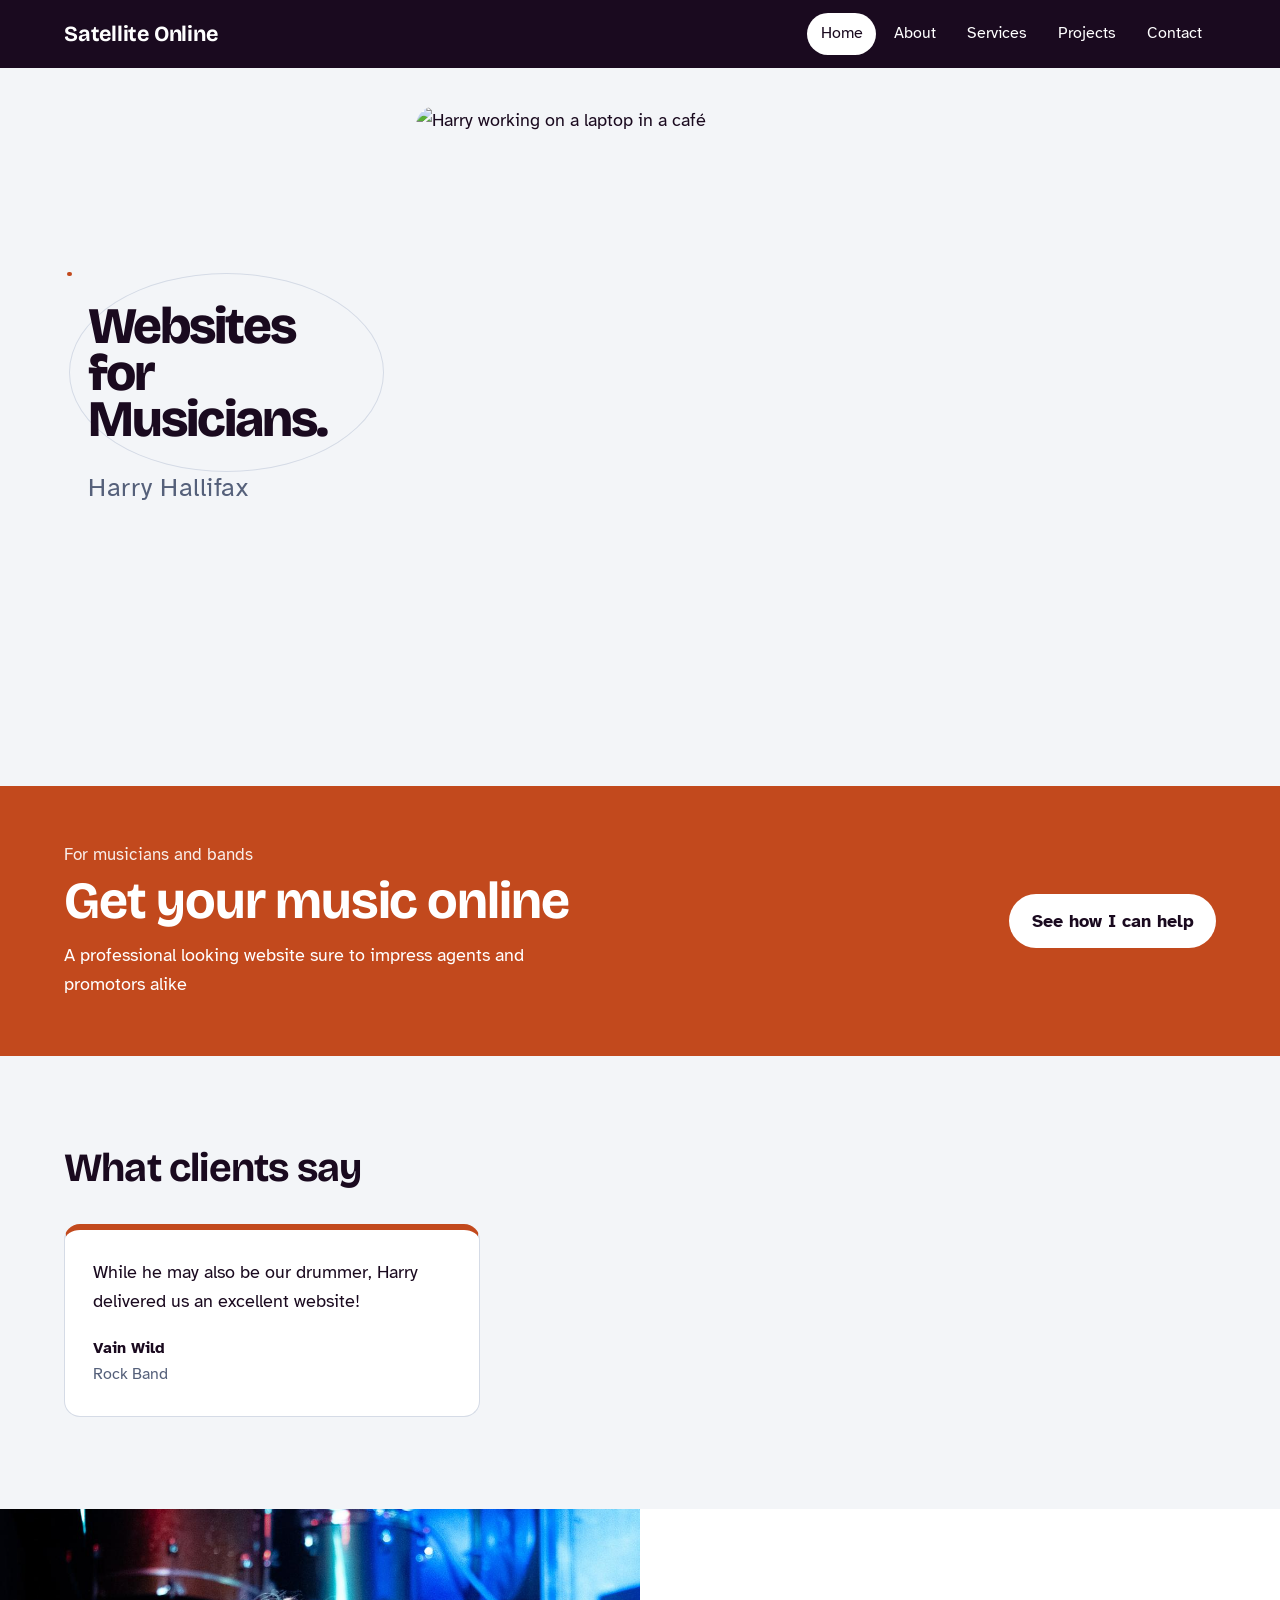
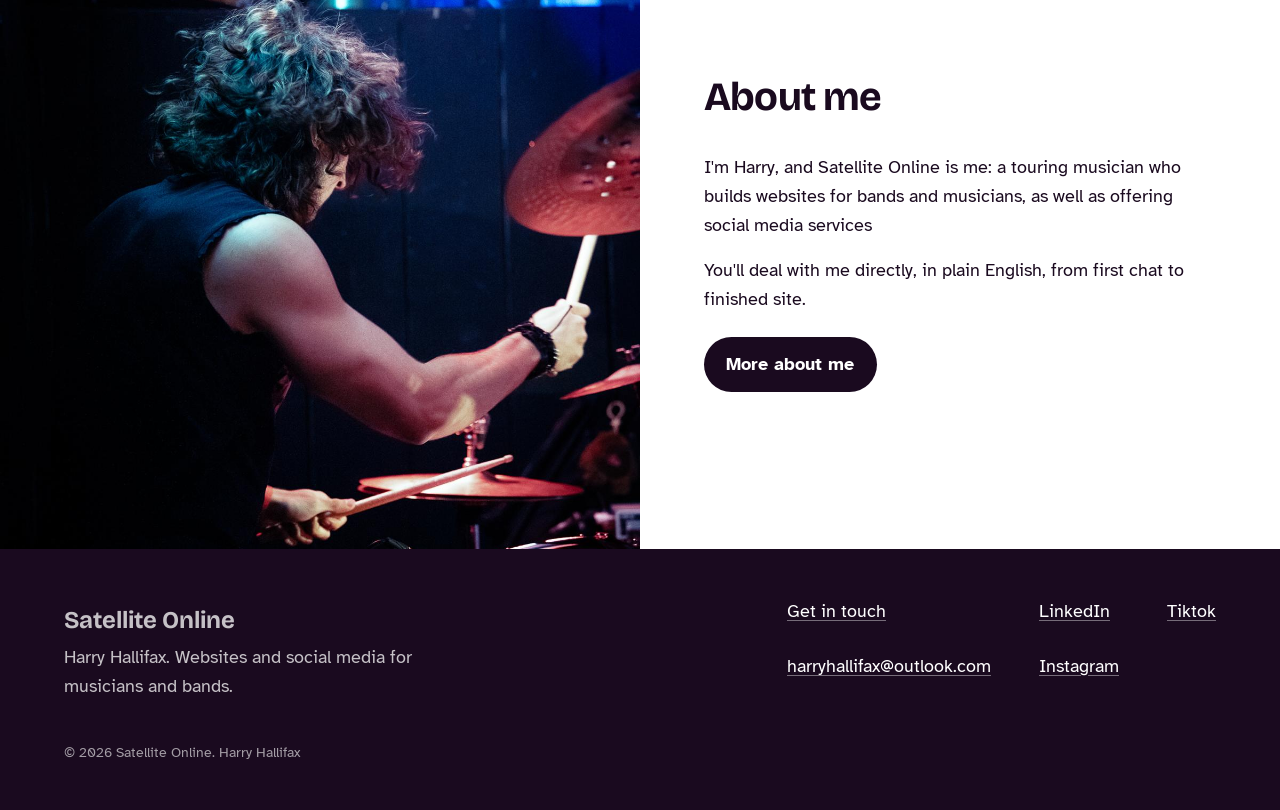
==== index.html @ fb9d2d1b "done" ====
<!DOCTYPE html>
<html lang="en-GB">
<head>
  <meta charset="utf-8">
  <meta name="viewport" content="width=device-width, initial-scale=1">
  <title>Satellite Online · Harry Hallifax</title>
  <meta name="description" content="Websites and social media help for musicians and bands, from a touring musician who gets it.">
  <link rel="preconnect" href="https://fonts.googleapis.com">
  <link rel="preconnect" href="https://fonts.gstatic.com" crossorigin>
  <link href="https://fonts.googleapis.com/css2?family=Atkinson+Hyperlegible:wght@400;700&family=Bricolage+Grotesque:opsz,wght@12..96,700;12..96,800&display=swap" rel="stylesheet">
  <link rel="stylesheet" href="css/style.css">
</head>
<body>
  <a class="skip-link" href="#main">Skip to content</a>

  <header class="site-nav">
    <nav class="wrap" aria-label="Main">
      <a class="brand" href="./">Satellite Online</a>
      <button class="nav-toggle" aria-expanded="false" aria-controls="nav-links">Menu</button>
      <ul class="nav-links" id="nav-links">
        <li><a href="./" aria-current="page">Home</a></li>
        <li><a href="about/">About</a></li>
        <li><a href="services/">Services</a></li>
        <li><a href="projects/">Projects</a></li>
        <li><a href="contact/">Contact</a></li>
      </ul>
    </nav>
  </header>

  <main id="main">
    <section class="hero wrap" aria-labelledby="wordmark">
      <div class="hero-text">
        <h1 class="wordmark" id="wordmark">
          <span class="orbit" aria-hidden="true"><span class="orbit-x"><span class="moon"></span></span></span>
          <span class="wordmark-line">Websites for Musicians.</span>
        </h1>
        <p class="hero-name">Harry Hallifax</p>
      </div>

      <div class="hero-photo">
             <img src="images/cafe shot.jpg" alt="Harry working on a laptop in a café" height="600">
      </div>
    </section>

    <a class="musician-bar" href="services/">
      <div class="wrap musician-bar-inner">
        <div>
          <p class="bar-for">For musicians and bands</p>
          <h2>Get your music online</h2>
          <p class="lede">A professional looking website sure to impress agents and promotors alike</p>
        </div>
        <span class="bar-cta">See how I can help</span>
      </div>
    </a>

    <section class="reviews" id="reviews" aria-labelledby="reviews-title">
      <div class="wrap">
        <h2 class="section-title" id="reviews-title">What clients say</h2>
        <div class="review-track" id="review-track" tabindex="0" aria-label="Client reviews, scroll sideways for more"></div>
      </div>
    </section>

    <section class="about-me" aria-labelledby="about-me-title">
      <div class="about-me-photo">
             <img src="images/playing live.jpeg" alt="Harry Hallifax playing drums">
      </div>
      <div class="about-me-text">
        <h2 class="section-title" id="about-me-title">About me</h2>
        <p>I'm Harry, and Satellite Online is me: a touring musician who builds websites for bands and musicians, as well as offering social media services</p>
        <p>You'll deal with me directly, in plain English, from first chat to finished site.</p>
        <a class="button" href="about/">More about me</a>
      </div>
    </section>
  </main>

  <div data-include="footer"></div>

  <script src="js/main.js"></script>
  <script src="js/reviews.js"></script>
  <script src="js/include.js"></script>
</body>
</html>
---- css/style.css ----
/* Satellite — shared styles */
:root {
  --ink: #1a0a1f;          /* navy text and nav */
  --paper: #F3F5F8;        /* page background */
  --white: #FFFFFF;
  --muted: #55607A;        /* secondary text */
  --line: #D5DBE6;
  --digital: #C2491D;      /* orange accent: musician bar, buttons, orbit dot */
  --focus: #2F5BEA;

  --display: "Bricolage Grotesque", "Arial Narrow", system-ui, sans-serif;
  --body: "Atkinson Hyperlegible", system-ui, -apple-system, "Segoe UI", sans-serif;

  --nav-h: 4.25rem;
  --wrap: 72rem;
}

*, *::before, *::after { box-sizing: border-box; }
html { scroll-padding-top: calc(var(--nav-h) + 1rem); }
body {
  margin: 0;
  background: var(--paper);
  color: var(--ink);
  font-family: var(--body);
  font-size: 1.125rem;     /* slightly larger base for an older audience */
  line-height: 1.6;
  padding-top: var(--nav-h);
}
img { max-width: 100%; display: block; }
a { color: inherit; }
:focus-visible { outline: 3px solid var(--focus); outline-offset: 3px; }

.wrap { width: min(100% - 2.5rem, var(--wrap)); margin-inline: auto; }
.skip-link {
  position: absolute; left: 1rem; top: -4rem; z-index: 100;
  background: var(--white); color: var(--ink); padding: .6rem 1rem;
}
.skip-link:focus { top: 1rem; }

/* ---------- Navbar ---------- */
.site-nav {
  position: fixed; inset: 0 0 auto; z-index: 50;
  height: var(--nav-h);
  background: var(--ink); color: var(--white);
}
.site-nav .wrap {
  height: 100%; display: flex; align-items: center; justify-content: space-between; gap: 1rem;
}
.brand {
  font-family: var(--display); font-weight: 700; font-size: 1.35rem;
  text-decoration: none; letter-spacing: -0.01em;
}
.nav-links { display: flex; gap: .25rem; list-style: none; margin: 0; padding: 0; }
.nav-links a {
  display: block; padding: .5rem .85rem; border-radius: 999px;
  text-decoration: none; font-size: 1rem;
}
.nav-links a:hover { background: rgba(255,255,255,.12); }
.nav-links a[aria-current="page"] { background: var(--white); color: var(--ink); }
.nav-toggle {
  display: none; background: none; border: 2px solid rgba(255,255,255,.5); color: var(--white);
  font: inherit; font-size: 1rem; padding: .4rem .9rem; border-radius: 999px; cursor: pointer;
}

@media (max-width: 760px) {
  .nav-toggle { display: block; }
  .nav-links {
    display: none; position: absolute; top: var(--nav-h); left: 0; right: 0;
    flex-direction: column; background: var(--ink); padding: .5rem 1.25rem 1.25rem;
  }
  .nav-links.open { display: flex; }
  .nav-links a { padding: .85rem 1rem; font-size: 1.1rem; }
}

/* ---------- Home: hero (title and photo side by side) ---------- */
.hero {
  display: grid; grid-template-columns: 1fr 1fr; align-items: center;
  gap: clamp(3rem, 4vw, 4rem);
  padding: clamp(2rem, 3vw, 4rem) 0 0;
}
.hero-text { padding-left: 1.5rem; }   /* room for the orbit ring on the left */
.wordmark {
  position: relative; display: inline-block; isolation: isolate;
  font-family: var(--display); font-weight: 800;
  font-size: clamp(1.5rem, 4vw, 4rem);
  line-height: .9; letter-spacing: -0.04em; margin: 0;
}
.wordmark-line { display: block; }
.orbit {
  position: absolute; left: -7%; top: -22%; width: 114%; height: 144%;
  border: 1.5px solid var(--line); border-radius: 50%;
  pointer-events: none; z-index: -1;
}
/* The moon traces the ring: x and y swing on offset sine-like timings */
.orbit-x { position: absolute; top: 0; bottom: 0; left: 50%; width: 0; }
.moon {
  position: absolute; left: 0; top: 0;
  width: .09em; height: .09em; margin: -.045em 0 0 -.045em;
  border-radius: 50%; background: var(--digital);
}
.hero-name {
  margin: 1.5rem 0 0; font-size: clamp(1.2rem, 2.2vw, 1.6rem);
  color: var(--muted); letter-spacing: .02em;
}

.photo-placeholder {
  /* Swap this div for: <img src="images/harry-cafe.jpg" alt="Harry working on a laptop in a café"> */
  aspect-ratio: 4 / 3; width: 100%;
  background: #FFD60A; border-radius: 1.25rem;
  display: grid; place-items: center;
  color: rgba(22,33,58,.55); font-size: 1rem;
}
.hero-photo img { aspect-ratio: 4 / 3; width: 100%; object-fit: cover; border-radius: 1.25rem; }

@media (max-width: 760px) {
  .hero { grid-template-columns: 1fr; text-align: center; }
  .hero-text { padding-left: 0; }
}

/* ---------- Home: musician bar ---------- */
.musician-bar {
  display: block; margin-top: clamp(3rem, 7vw, 5rem);
  background: var(--digital); color: var(--white); text-decoration: none;
  padding: clamp(2.5rem, 5vw, 3.5rem) 0;
  transition: filter .2s;
}
.musician-bar:hover { filter: brightness(1.08); }
.musician-bar-inner {
  display: flex; align-items: center; justify-content: space-between; gap: 2rem; flex-wrap: wrap;
}
.bar-for { margin: 0; font-size: 1.05rem; opacity: .9; }
.musician-bar h2 {
  font-family: var(--display); font-weight: 700; margin: .3rem 0 .75rem;
  font-size: clamp(2rem, 4.5vw, 3.25rem); line-height: 1.05; letter-spacing: -0.02em;
}
.musician-bar .lede { margin: 0; max-width: 40ch; font-size: 1.15rem; }
.bar-cta {
  background: var(--white); color: var(--ink);
  padding: .8rem 1.4rem; border-radius: 999px; font-weight: 700; white-space: nowrap;
}

/* ---------- Home: reviews ---------- */
.reviews { padding: clamp(3rem, 7vw, 5rem) 0; }
.section-title {
  font-family: var(--display); font-weight: 700;
  font-size: clamp(1.8rem, 3.5vw, 2.5rem); letter-spacing: -0.02em; margin: 0 0 1.5rem;
}
.review-track {
  display: flex; gap: 1.25rem;
  overflow-x: auto; scroll-snap-type: x mandatory; scroll-behavior: smooth;
  padding-bottom: .75rem; scrollbar-width: thin;
}
.review {
  flex: 0 0 min(26rem, 85%);
  scroll-snap-align: start;
  background: var(--white); border: 1px solid var(--line); border-top: 6px solid var(--muted);
  border-radius: 1rem; padding: 1.75rem; margin: 0;
  display: flex; flex-direction: column; justify-content: space-between; gap: 1.25rem;
}
.review[data-service="digital"] { border-top-color: var(--digital); }
.review blockquote { margin: 0; font-size: 1.15rem; }
.review figcaption { color: var(--muted); font-size: 1rem; }
.review figcaption strong { color: var(--ink); display: block; }

/* ---------- Home: about me (vertical split) ---------- */
.about-me {
  display: grid; grid-template-columns: 1fr 1fr;
  background: var(--white);
  min-height: 40rem;
}
.about-me-photo { position: relative;}
.about-placeholder,
.about-me-photo img {
  position: absolute; inset: 0;
  width: 100%; height: 100%; object-fit: cover;
  object-position: center 30%;  
}
.about-placeholder {
  background: #FFD60A;
  display: grid; place-items: center;
  color: rgba(22,33,58,.55); font-size: 1rem;
}
.about-me-text { align-self: center; padding: clamp(2rem, 5vw, 4rem); }
.about-me-text p { max-width: 50ch; margin: 0 0 1rem; }
.about-me-text .button { margin-top: .5rem; }
@media (max-width: 760px) {
  .about-me { grid-template-columns: 1fr; }
  .about-me-photo { aspect-ratio: 4 / 3; }
}

/* ---------- Inner pages ---------- */
.page-head { padding: clamp(3rem, 7vw, 5rem) 0 2rem; }
.page-head h1 {
  font-family: var(--display); font-weight: 800; margin: 0;
  font-size: clamp(2.5rem, 7vw, 4.5rem); line-height: 1; letter-spacing: -0.03em;
}
.page-head p { max-width: 60ch; font-size: 1.2rem; color: var(--muted); }
.page-body { padding-bottom: 4rem; }
.page-body > * { max-width: 65ch; }
.page-body h2 { font-family: var(--display); font-size: 1.6rem; margin: 2.5rem 0 .5rem; }
.placeholder-note {
  background: var(--white); border: 2px dashed var(--line); border-radius: .75rem;
  padding: 1rem 1.25rem; color: var(--muted); font-size: 1rem;
}
.theme-digital .page-head { border-bottom: 6px solid var(--digital); }
.button {
  display: inline-block; padding: .8rem 1.4rem; border-radius: 999px;
  background: var(--ink); color: var(--white); text-decoration: none; font-weight: 700;
}
.theme-digital .button { background: var(--digital); }
.route-links { display: flex; flex-wrap: wrap; gap: 1rem; }

/* ---------- Footer ---------- */
.site-footer { background: var(--ink); color: var(--white); padding: 3rem 0 2rem; }
.footer-grid { display: grid; grid-template-columns: 2fr repeat(3, auto); gap: 2rem 3rem; }
.footer-grid > div p { max-width: 34ch; }
@media (max-width: 760px) { .footer-grid { grid-template-columns: 1fr 1fr; } .footer-grid > div { grid-column: 1 / -1; } }
.footer-brand { font-family: var(--display); font-weight: 700; font-size: 1.5rem; margin: 0; }
.footer-grid p { margin: .25rem 0 0; color: rgba(255,255,255,.75); }
.footer-links { list-style: none; margin: 0; padding: 0; display: grid; gap: .4rem; }
.footer-links a { text-decoration-color: rgba(255,255,255,.4); text-underline-offset: 3px; }
.footer-small { margin-top: 2.5rem; font-size: .9rem; color: rgba(255,255,255,.6); }

/* Orbit animation: the one bit of ambient motion on the site */
@media (prefers-reduced-motion: no-preference) {
  .orbit-x { left: 0; animation: orbit-x 9s ease-in-out infinite alternate; }
  .moon { animation: orbit-y 9s ease-in-out -4.5s infinite alternate; }
}
@keyframes orbit-x { from { left: 0%; } to { left: 100%; } }
@keyframes orbit-y { from { top: 0%; } to { top: 100%; } }

@media (prefers-reduced-motion: reduce) {
  * { transition: none !important; scroll-behavior: auto !important; }
}

/* ---------- Projects grid ---------- */
.projects-wrap { padding: 2.5rem 0 4rem; }
.project-grid {
  display: grid; gap: 1.5rem;
  grid-template-columns: repeat(auto-fill, minmax(17rem, 1fr));
}
.project-card {
  display: flex; flex-direction: column;
  background: var(--white); border: 1px solid var(--line); border-radius: 1rem;
  overflow: hidden; text-decoration: none;
  transition: transform .2s, box-shadow .2s;
}
.project-card:hover { transform: translateY(-4px); box-shadow: 0 10px 24px rgba(22,33,58,.12); }
.project-media { aspect-ratio: 1 / 1; background: #FFD60A; }
.project-media img { width: 100%; height: 100%; object-fit: cover; }
.project-body { padding: 1.25rem 1.5rem 1.5rem; display: flex; flex-direction: column; gap: .5rem; flex: 1; }
.project-body h2 { font-family: var(--display); font-size: 1.35rem; margin: 0; }
.project-body p { margin: 0; color: var(--muted); font-size: 1rem; }
.project-link { margin-top: auto; padding-top: .5rem; font-weight: 700; color: var(--digital); }


.contact-form { display: grid; gap: 1.25rem; max-width: 36rem; margin-bottom: 2rem; }
.contact-form label { display: grid; gap: .4rem; font-weight: 700; }
.contact-form .optional { font-weight: 400; color: var(--muted); }
.contact-form input,
.contact-form select,
.contact-form textarea {
  font: inherit; font-weight: 400; color: var(--ink);
  padding: .75rem 1rem; border: 2px solid var(--line); border-radius: .6rem;
  background: var(--white);
}
.contact-form input:focus,
.contact-form select:focus,
.contact-form textarea:focus { border-color: var(--digital); outline: none; }
.contact-form .button { justify-self: start; border: 0; cursor: pointer; font-size: 1.05rem; background: var(--digital); }
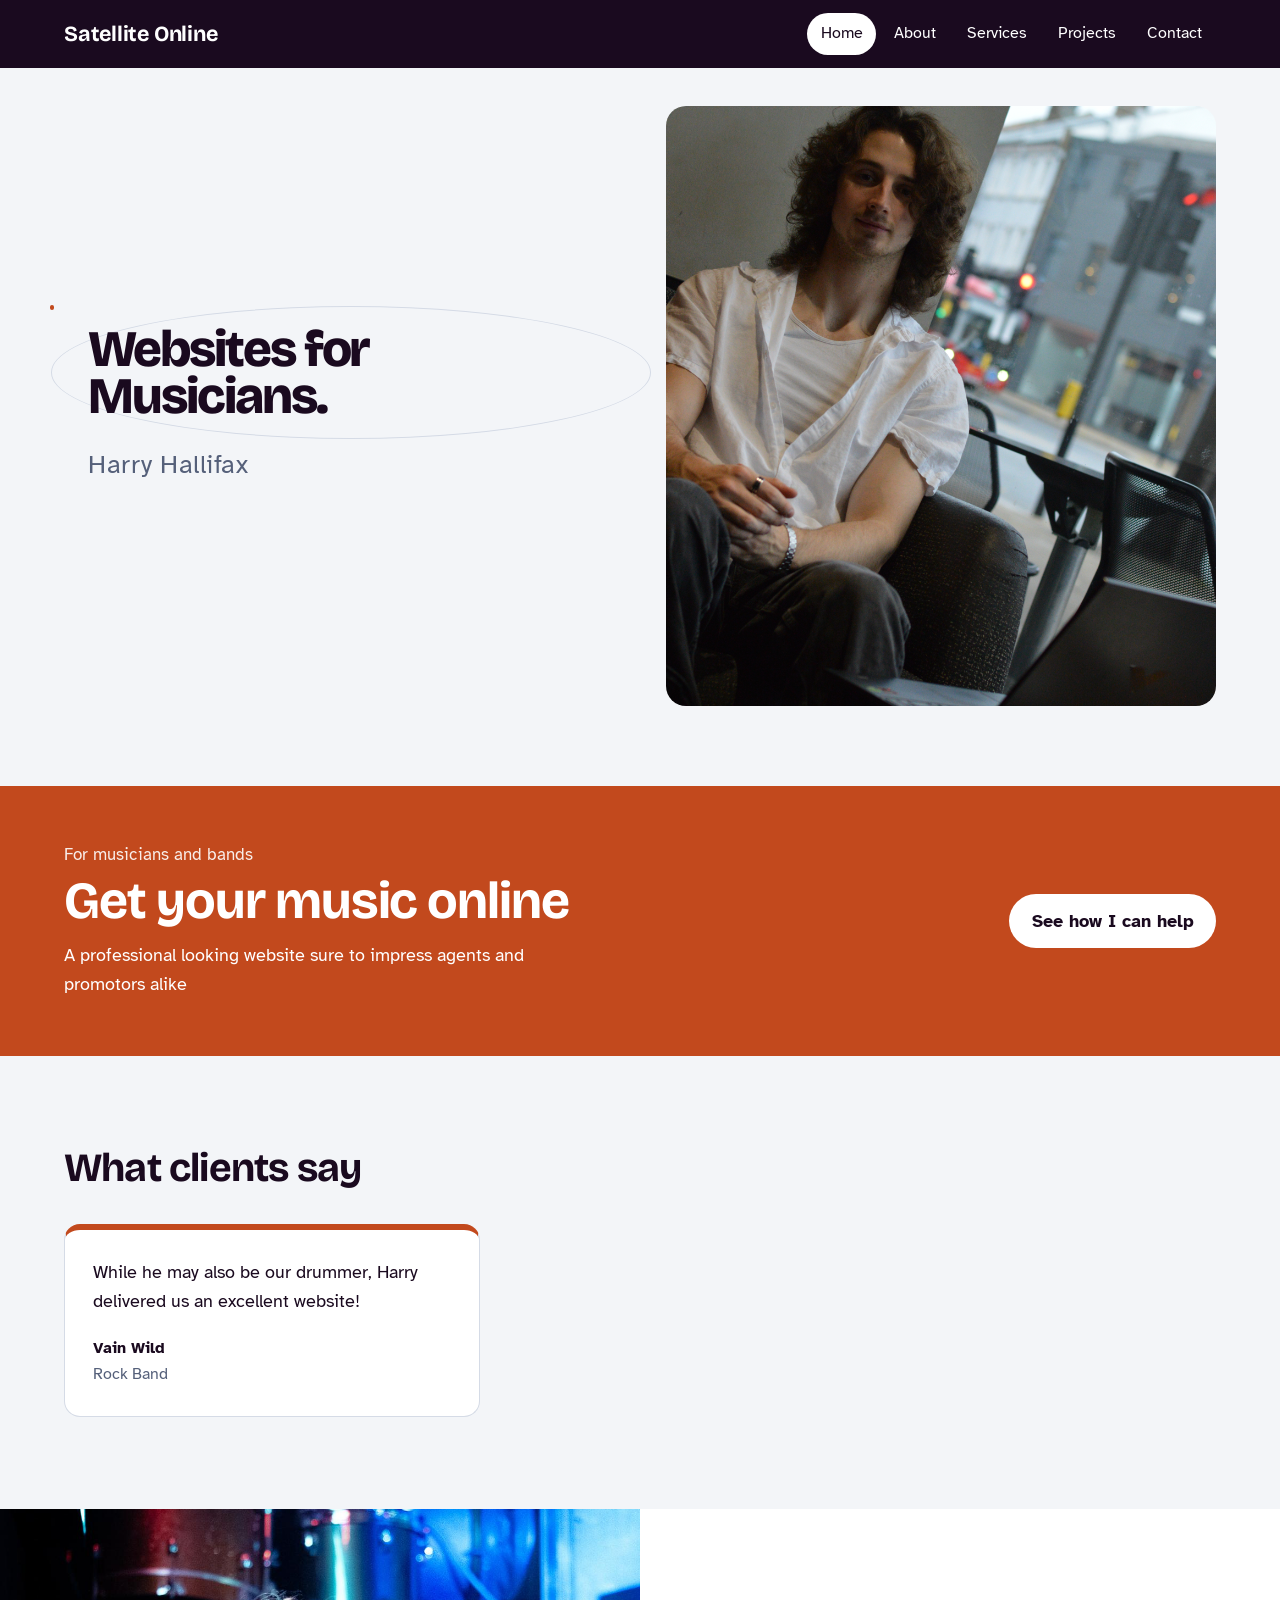
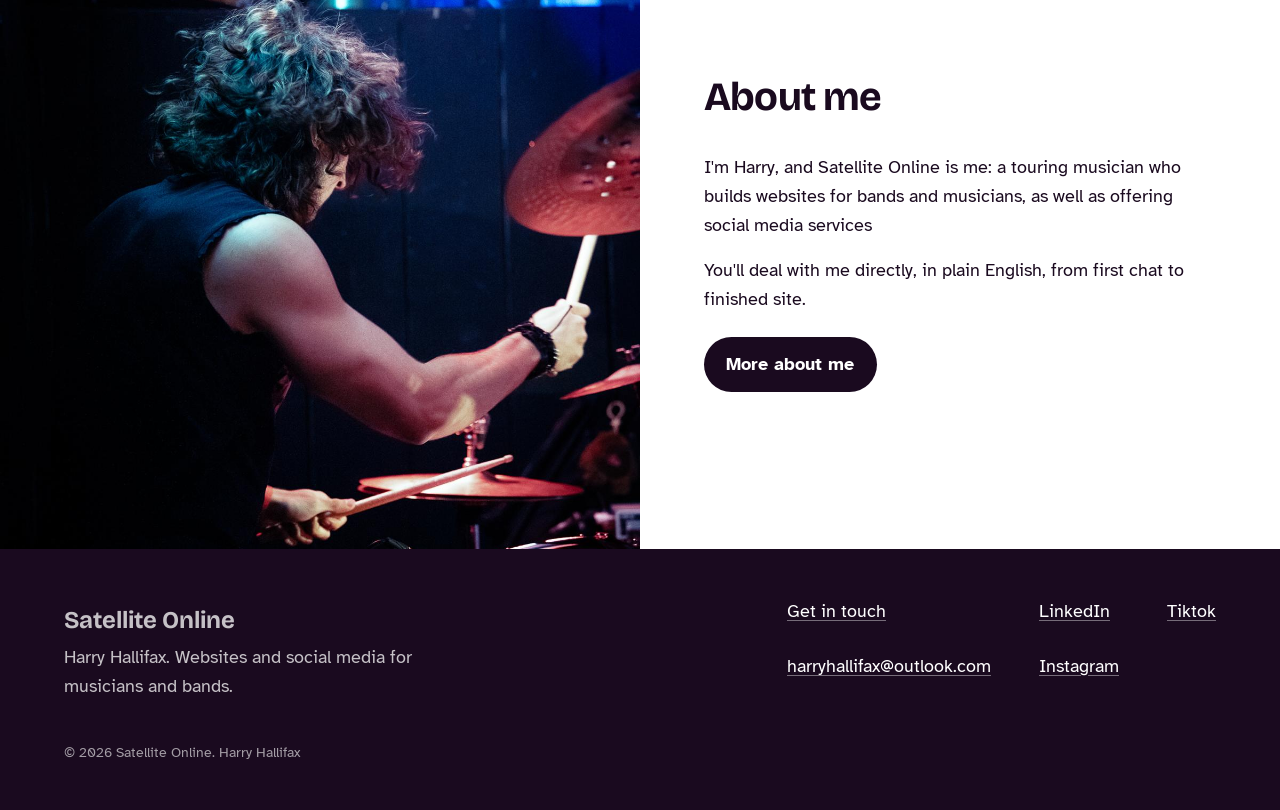
==== commit e324a336: "yeah boi" ====
--- a/index.html
+++ b/index.html
@@ -38,7 +38,7 @@
       </div>
 
       <div class="hero-photo">
-             <img src="images/cafe shot.jpg" alt="Harry working on a laptop in a café" height="600">
+             <img src="images/cafe shot.JPG" alt="Harry working on a laptop in a café" height="600">
       </div>
     </section>
 
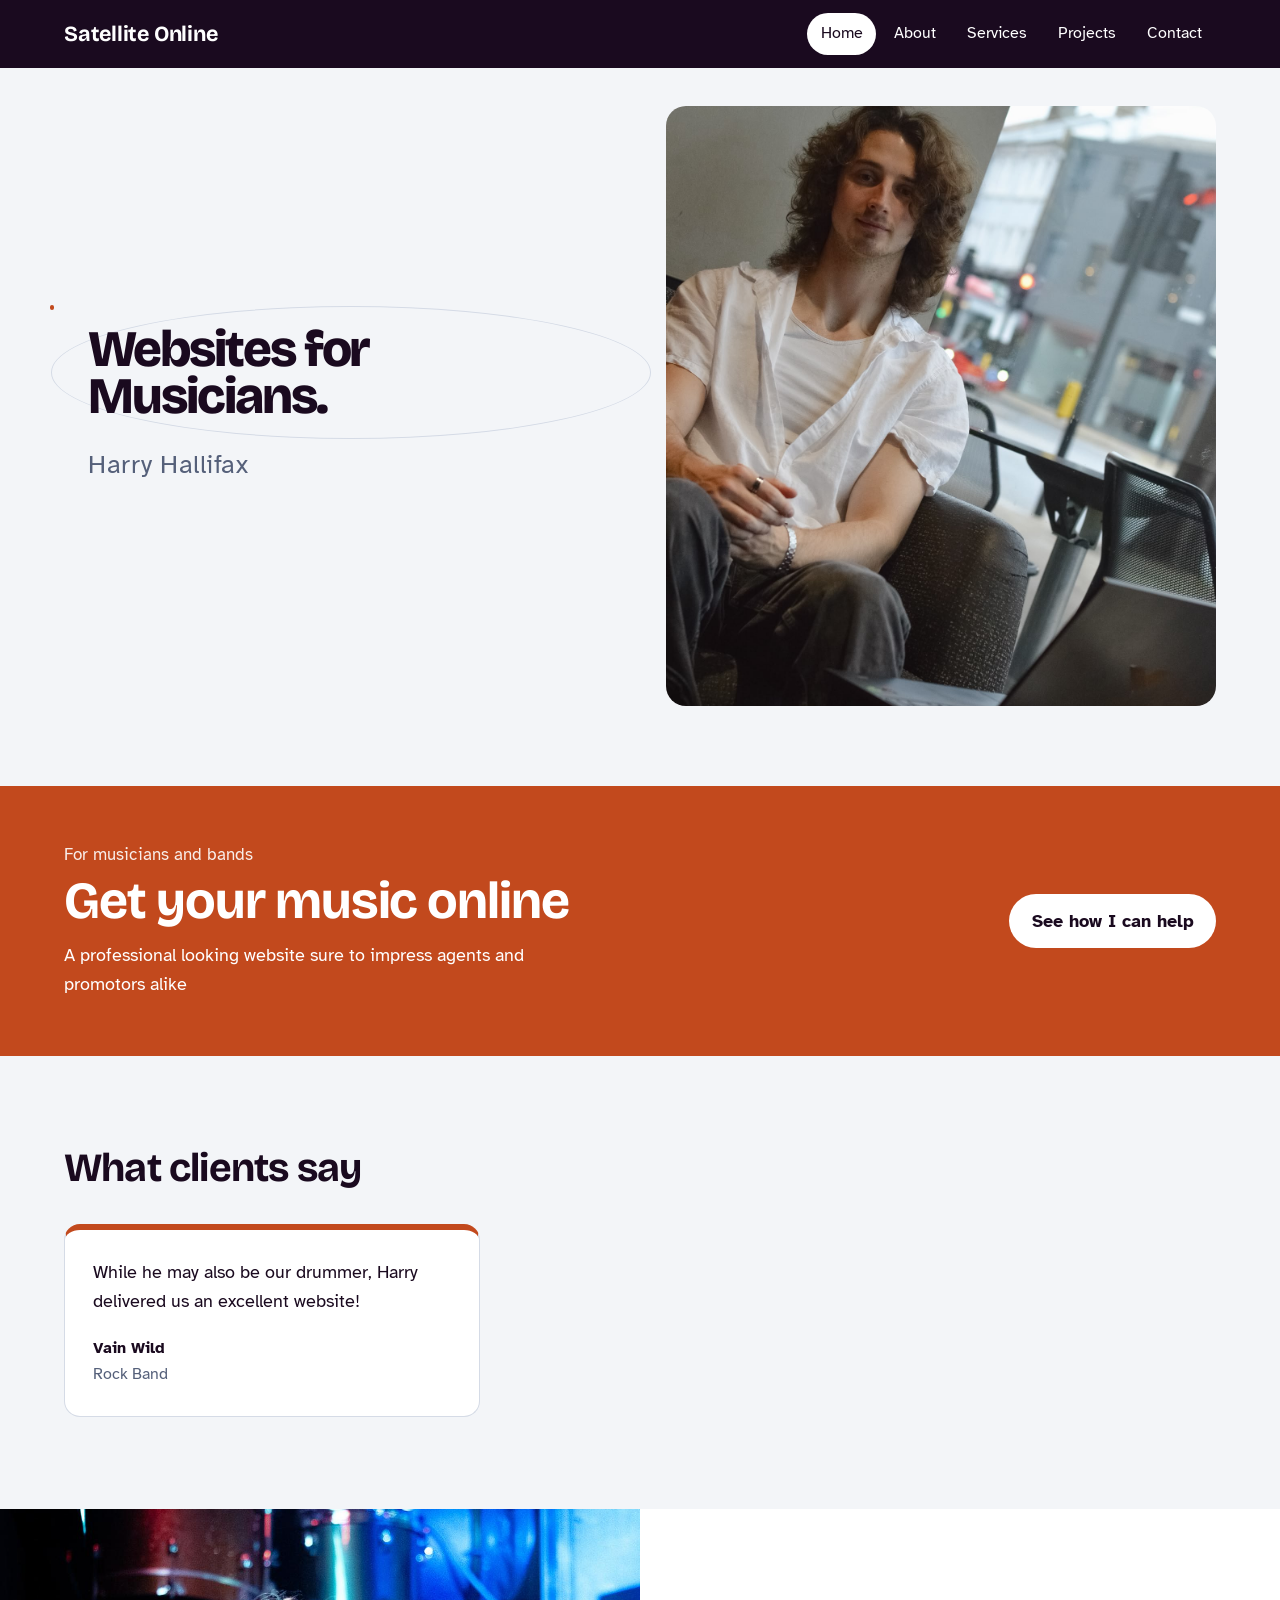
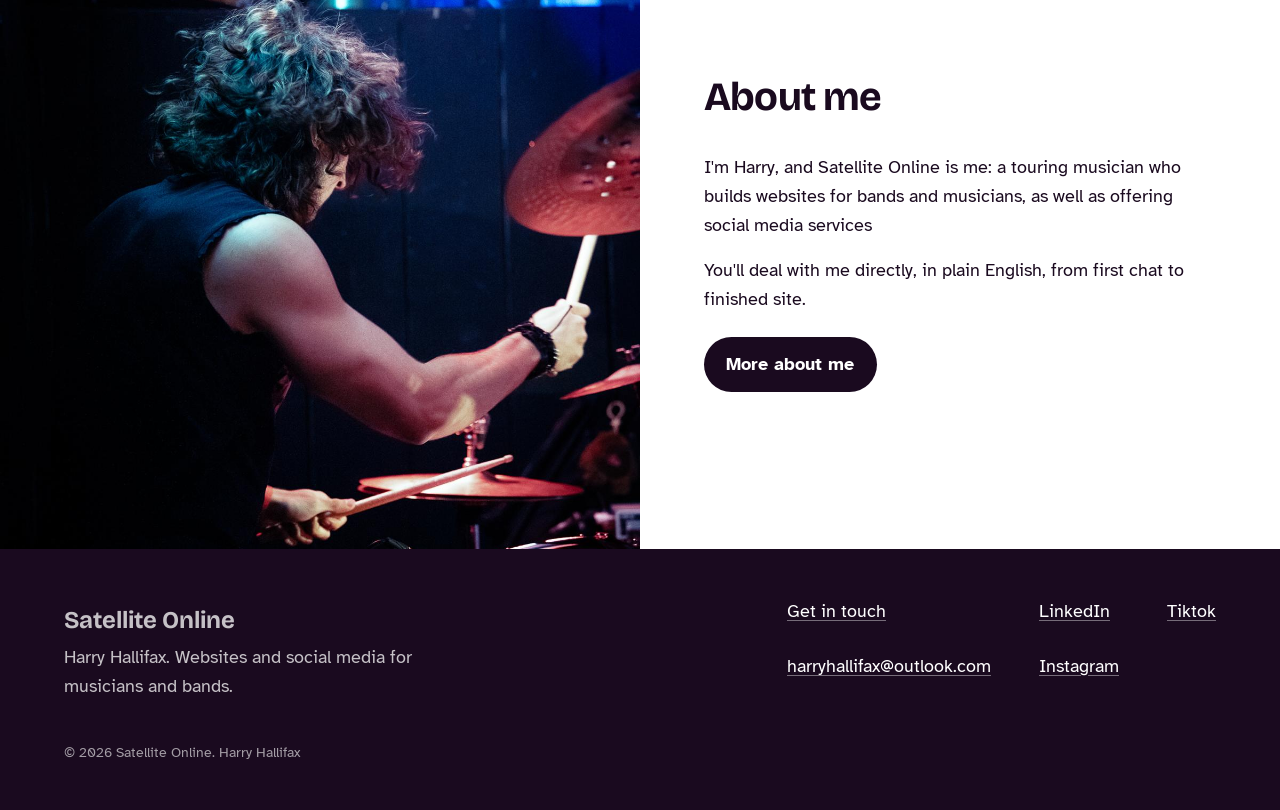
==== commit b158da51: "new photo" ====
--- a/index.html
+++ b/index.html
@@ -38,7 +38,7 @@
       </div>
 
       <div class="hero-photo">
-             <img src="images/cafe shot.JPG" alt="Harry working on a laptop in a café" height="600">
+             <img src="images/cafe.jpeg" alt="Harry working on a laptop in a café" height="600">
       </div>
     </section>
 
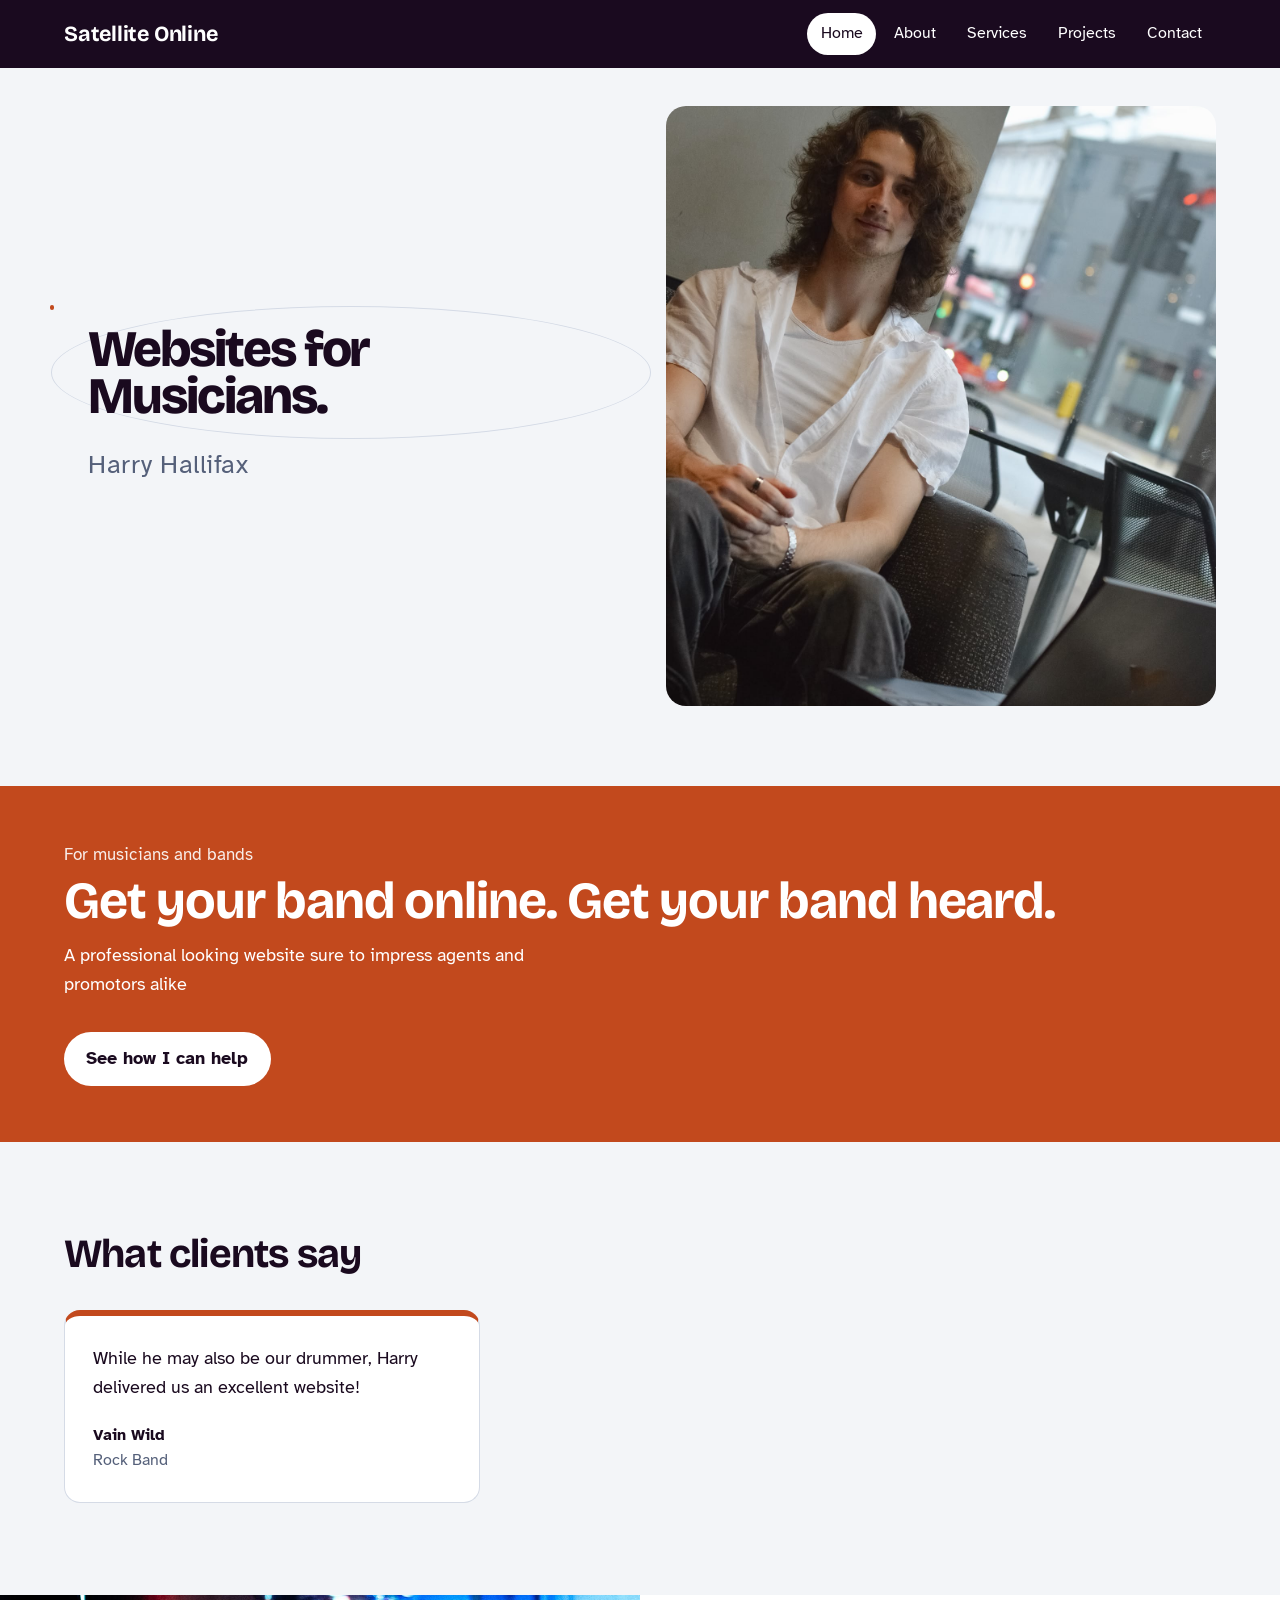
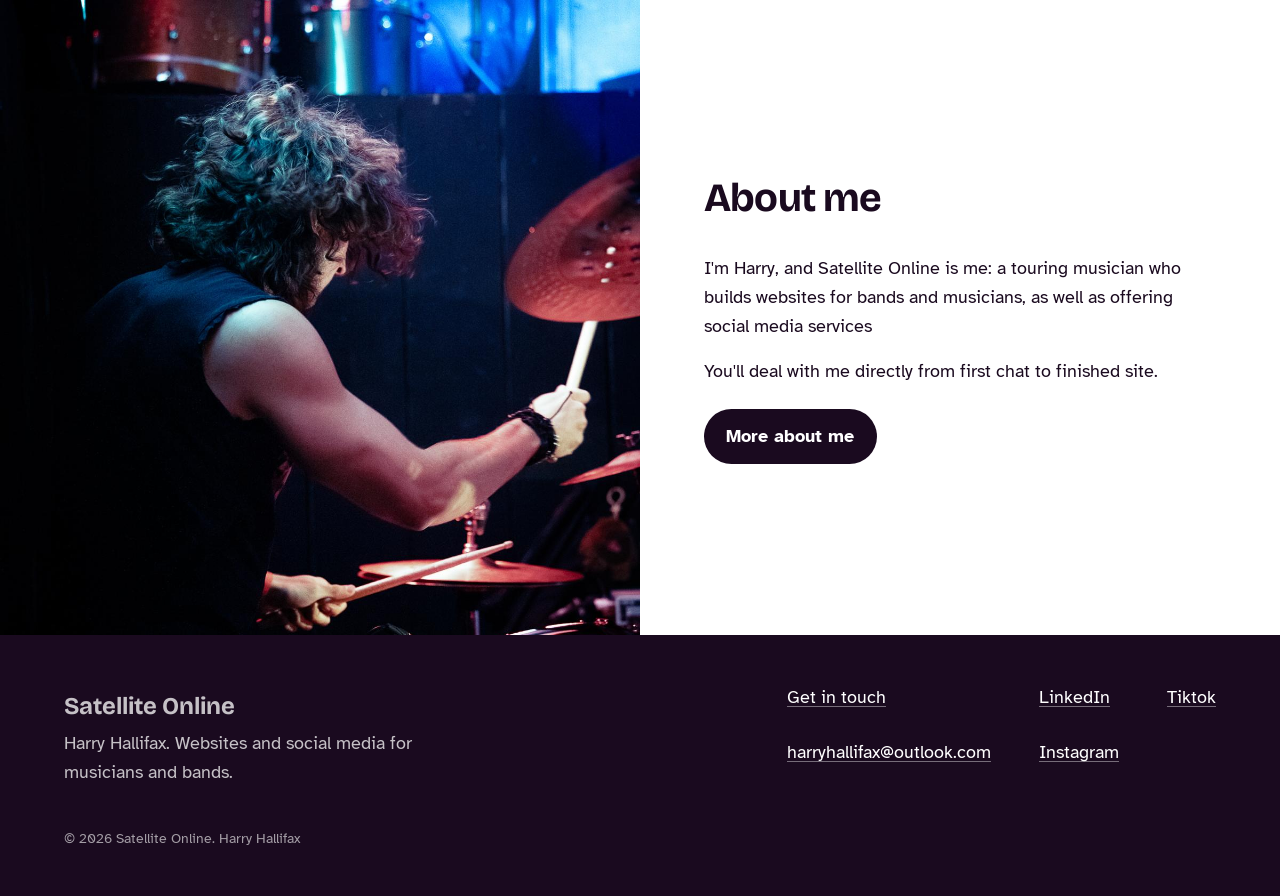
==== commit 19a53360: "final touches" ====
--- a/index.html
+++ b/index.html
@@ -46,7 +46,7 @@
       <div class="wrap musician-bar-inner">
         <div>
           <p class="bar-for">For musicians and bands</p>
-          <h2>Get your music online</h2>
+          <h2>Get your band online. Get your band heard.</h2>
           <p class="lede">A professional looking website sure to impress agents and promotors alike</p>
         </div>
         <span class="bar-cta">See how I can help</span>
@@ -67,7 +67,7 @@
       <div class="about-me-text">
         <h2 class="section-title" id="about-me-title">About me</h2>
         <p>I'm Harry, and Satellite Online is me: a touring musician who builds websites for bands and musicians, as well as offering social media services</p>
-        <p>You'll deal with me directly, in plain English, from first chat to finished site.</p>
+        <p>You'll deal with me directly from first chat to finished site.</p>
         <a class="button" href="about/">More about me</a>
       </div>
     </section>
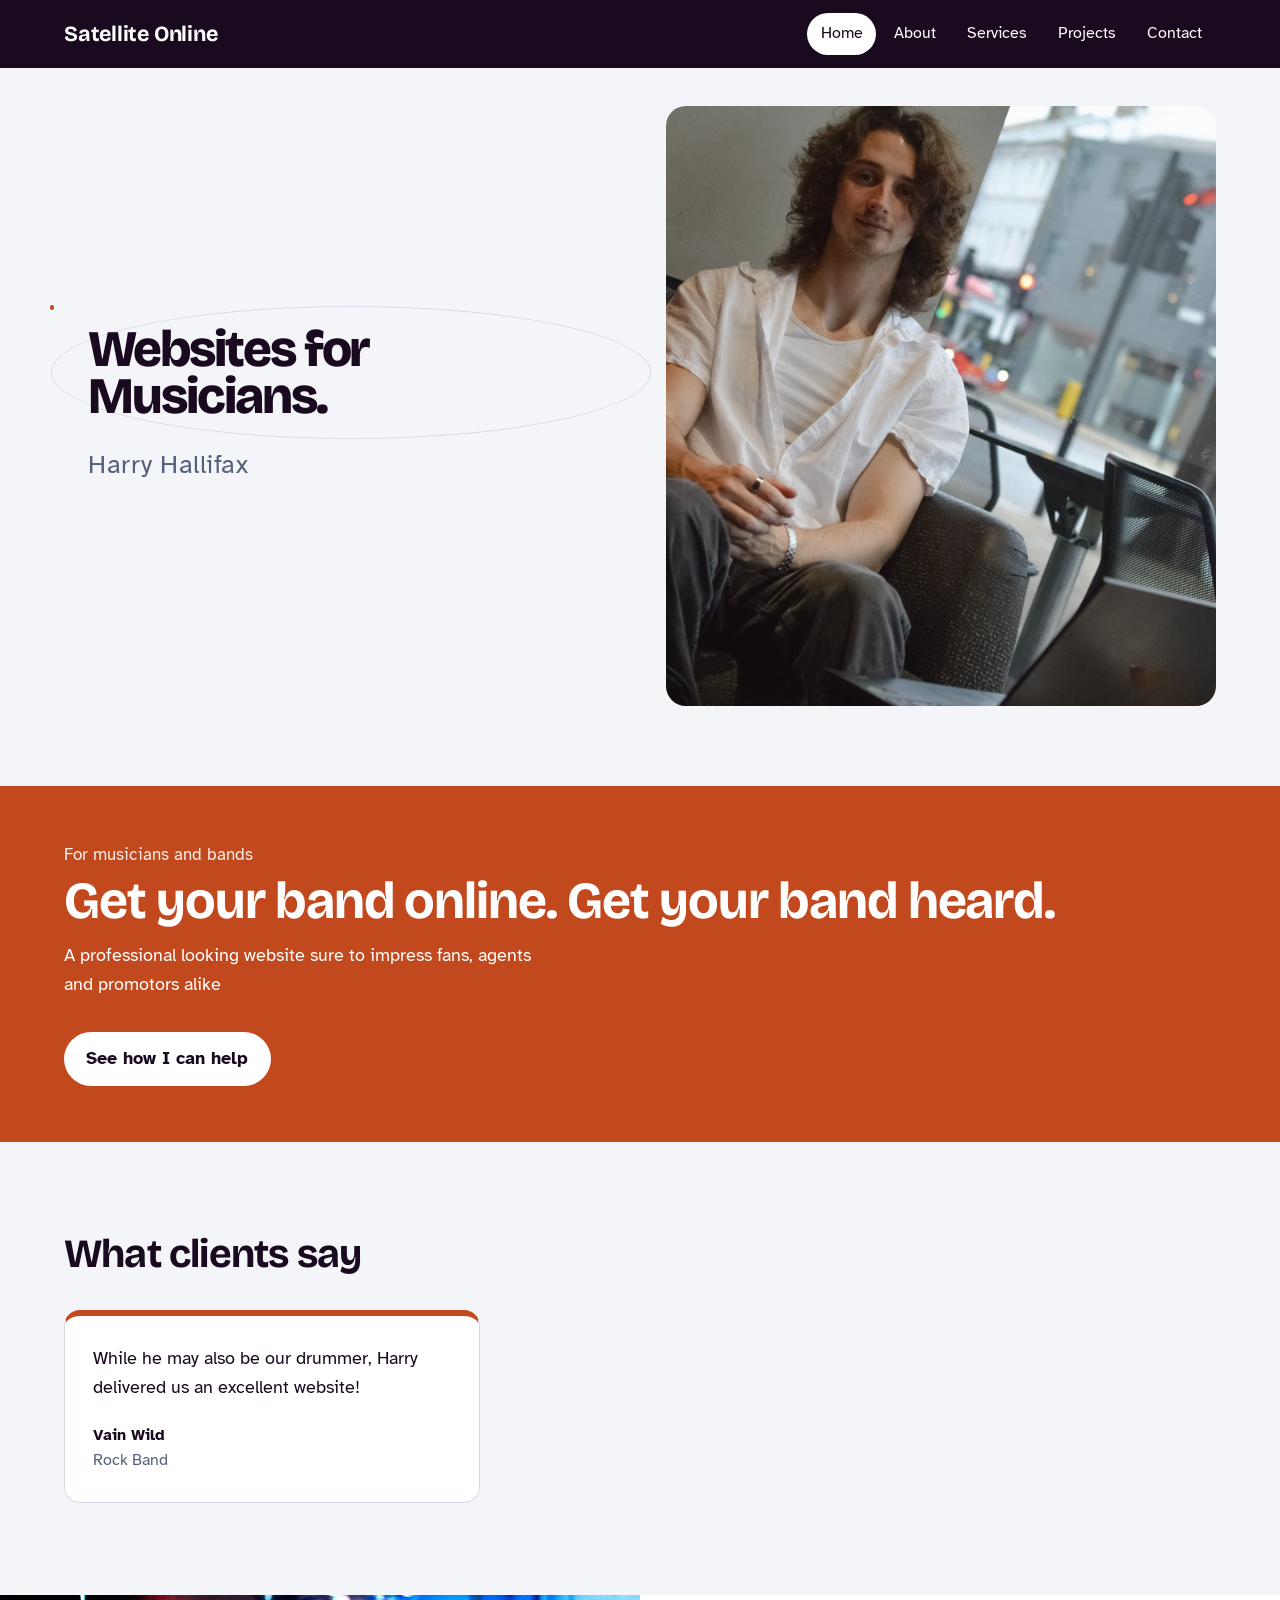
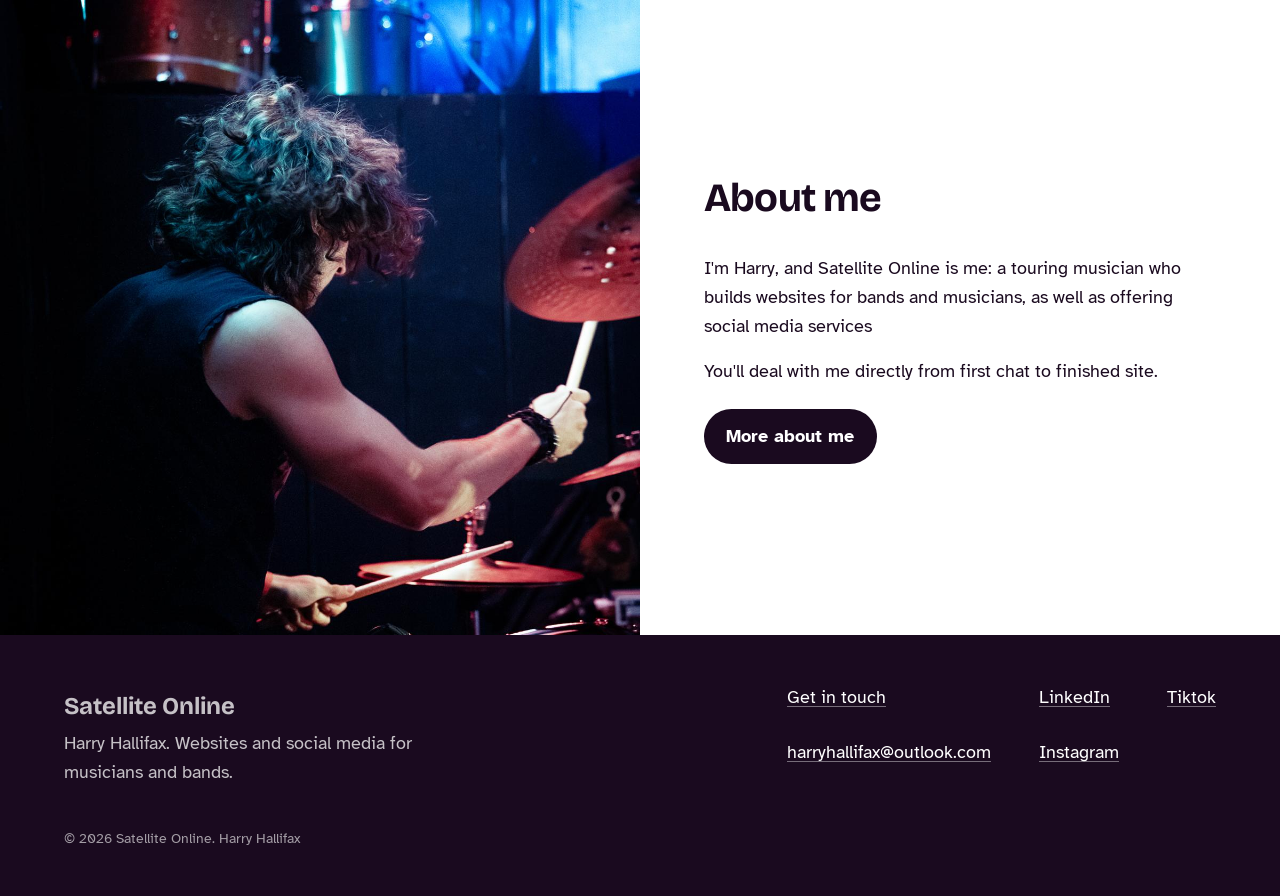
==== commit 26319341: "e" ====
--- a/index.html
+++ b/index.html
@@ -47,7 +47,7 @@
         <div>
           <p class="bar-for">For musicians and bands</p>
           <h2>Get your band online. Get your band heard.</h2>
-          <p class="lede">A professional looking website sure to impress agents and promotors alike</p>
+          <p class="lede">A professional looking website sure to impress fans, agents and promotors alike</p>
         </div>
         <span class="bar-cta">See how I can help</span>
       </div>
